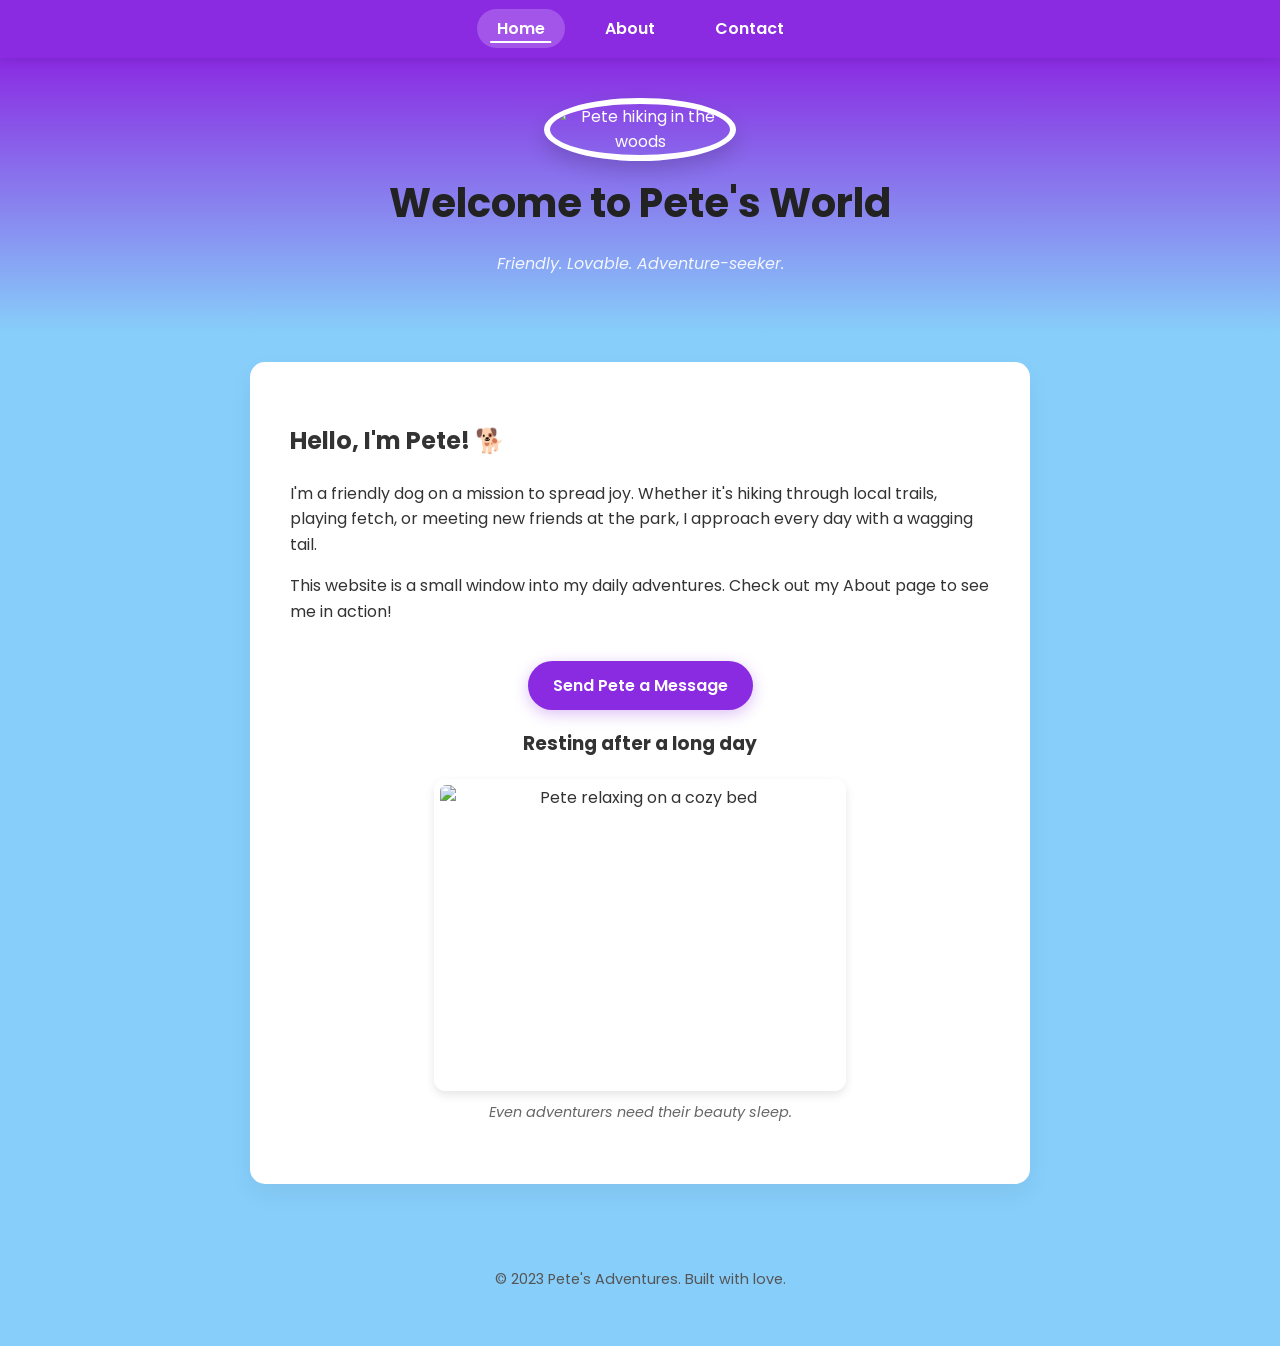
==== index.html @ db2cd906 "Rename index-pete.html to index.html" ====
<!DOCTYPE html>
<html lang="en">
<head>
    <meta charset="utf-8">
    <meta name="viewport" content="width=device-width, initial-scale=1.0">
    <title>Pete the Dog | Home</title>
    <link rel="stylesheet" href="styles-pete.css">
</head>
<body>
    <nav>
        <ul>
            <li><a href="index-pete.html" class="active">Home</a></li>
            <li><a href="about-pete.html">About</a></li>
            <li><a href="contact-pete.html">Contact</a></li>
        </ul>
    </nav>

    <header class="hero">
        <img src="images/Pete/Pete-hiking.jpg" alt="Pete hiking in the woods">
        <h1>Welcome to Pete's World</h1>
        <p class="subtitle">Friendly. Lovable. Adventure-seeker.</p>
    </header>

    <main class="container">
        <section class="card">
            <h2>Hello, I'm Pete! &#128021;</h2>
            <p>I'm a friendly dog on a mission to spread joy. Whether it's hiking through local trails, playing fetch, or meeting new friends at the park, I approach every day with a wagging tail.</p>
            <p>This website is a small window into my daily adventures. Check out my About page to see me in action!</p>
		
			<div class="text-center">
				<a href="contact-pete.html" class="cta-button">Send Pete a Message</a>
			</div>
		</section>

		<section class="card gallery text-center">
			<h3>Resting after a long day</h3>
			<img src="images/Pete/Pete-bed.jpg" alt="Pete relaxing on a cozy bed" class="gallery-img">
			<p class="caption">Even adventurers need their beauty sleep.</p>
		</section>
    </main>

    <footer>
        <p>&copy; 2023 Pete's Adventures. Built with love.</p>
    </footer>
</body>
</html>
---- styles-pete.css ----
@import url('https://fonts.googleapis.com/css2?family=Poppins:wght@300;400;600&display=swap');
:root {
    --primary: #8a2be2;
    --primary-hover: #5d1fb3;
    --accent: #f0f8ff;
    --bg-color: #87cefa;
    --card-bg: #ffffff;
    --text-main: #333333;
    --text-light: #666666;
}

body {
    font-family: 'Poppins', sans-serif;
    margin: 0;
    padding: 0;
    background-color: var(--bg-color);
    color: var(--text-main);
    line-height: 1.6;
}

/* Navigation */
nav {
    background-color: var(--primary);
    padding: 1rem 0;
    box-shadow: 0 2px 10px rgba(0,0,0,0.1);
    position: sticky;
    top: 0;
    z-index: 1000;
}

nav ul {
    list-style: none;
    padding: 0;
    margin: 0;
    display: flex;
    justify-content: center;
}

nav a {
    text-decoration: none;
    color: white;
    font-weight: 600;
    padding: 8px 20px;
    margin: 0 10px;
    border-radius: 20px;
    transition: all 0.3s ease;
	position: relative;
}

nav a::after {
    content: '';
    position: absolute;
    width: 0;
    height: 2px;
    bottom: 5px;
    left: 50%;
    background-color: white;
    transition: all 0.3s ease;
    transform: translateX(-50%);
}

nav a:hover::after, nav a.active::after {
    width: 70%;
}

nav a:hover, nav a.active {
    background-color: rgba(255, 255, 255, 0.2);
}

/* Hero Section */
.hero {
    text-align: center;
    padding: 40px 20px;
    background: linear-gradient(to bottom, var(--primary), var(--bg-color));
    color: white;
}

.hero h1 {
    margin: 10px 0;
    font-size: 2.5rem;
}

.subtitle {
    font-style: italic;
    opacity: 0.9;
}

h1 {
    text-align: center;
    color: #222;
}

.cta-button {
    display: inline-block;
    background-color: var(--primary);
    color: white;
    padding: 12px 25px;
    text-decoration: none;
    border-radius: 30px;
    font-weight: 600;
    margin-top: 20px;
    transition: all 0.3s ease;
    box-shadow: 0 4px 15px rgba(138, 43, 226, 0.3);
}

.cta-button:hover {
    background-color: var(--primary-hover);
    transform: translateY(-3px);
    box-shadow: 0 6px 20px rgba(138, 43, 226, 0.4);
}

/* Image & Video Styling */
img {
    max-width: 180px;
    border: 6px solid white;
    border-radius: 50%;
    display: block;
    margin: 0 auto;
    box-shadow: 0 10px 20px rgba(0,0,0,0.15);
}

.video-wrapper {
    display: flex;
    justify-content: center;
    padding: 0 20px;
}

video {
    display: block;
    margin: 0 auto 30px;
    width: 100%;
    max-width: 400px;
    max-height: 500px;
    border-radius: 15px;
    box-shadow: 0 10px 30px rgba(0,0,0,0.2);
    background-color: #000;
}

/* Containers / Cards */
.container, .about-container, .form-container {
    max-width: 700px;
    margin: 30px auto;
    background-color: var(--card-bg);
    padding: 40px;
    border-radius: 15px;
    box-shadow: 0 10px 25px rgba(0,0,0,0.05);
}

.intro-text {
    text-align: center;
    margin-bottom: -10px;
}

/* Forms */
.form-group {
    margin-bottom: 20px;
    display: flex;
    flex-direction: column;
}

label {
    font-weight: 600;
    margin-bottom: 8px;
    color: var(--primary);
}

input, textarea {
    padding: 12px;
    border: 2px solid #eee;
    border-radius: 8px;
    font-size: 1rem;
    font-family: inherit;
    transition: border-color 0.3s;
}

input:focus, textarea:focus {
    outline: none;
    border-color: var(--primary);
}

.btn-submit {
    background-color: var(--primary);
    color: white;
    border: none;
    padding: 15px;
    font-weight: bold;
    font-size: 1.1rem;
    border-radius: 8px;
    cursor: pointer;
    transition: transform 0.2s, background-color 0.3s;
}

.btn-submit:hover {
    background-color: var(--primary-hover);
    transform: translateY(-2px);
}

/* Footer */
footer {
    text-align: center;
    padding: 40px 20px;
    color: #555;
    font-size: 0.9rem;
}

/* Gallery Styling */
.gallery-img {
    width: 100%;
    max-width: 400px;
    height: 300px;
    object-fit: cover;
    border-radius: 12px;
    display: block;
    margin: 20px auto;
    box-shadow: 0 4px 10px rgba(0,0,0,0.1);
    transition: transform 0.3s ease;
}

.gallery-img:hover {
    transform: scale(1.02);
    box-shadow: 0 6px 15px rgba(0,0,0,0.15);
}

.text-center {
    text-align: center;
}

.caption {
    font-style: italic;
    color: var(--text-light);
    font-size: 0.9rem;
    margin-top: -10px;
    margin-bottom: 20px;
}

/* Responsive */
@media (max-width: 600px) {
    .hero h1 {
        font-size: 1.8rem;
    }
    
    .container, .about-container, .form-container {
        width: 90%;
        padding: 20px;
        margin: 15px auto;
    }

    nav ul {
        gap: 10px;
    }
    
    nav a {
        padding: 5px 10px;
        font-size: 14px;
    }
}
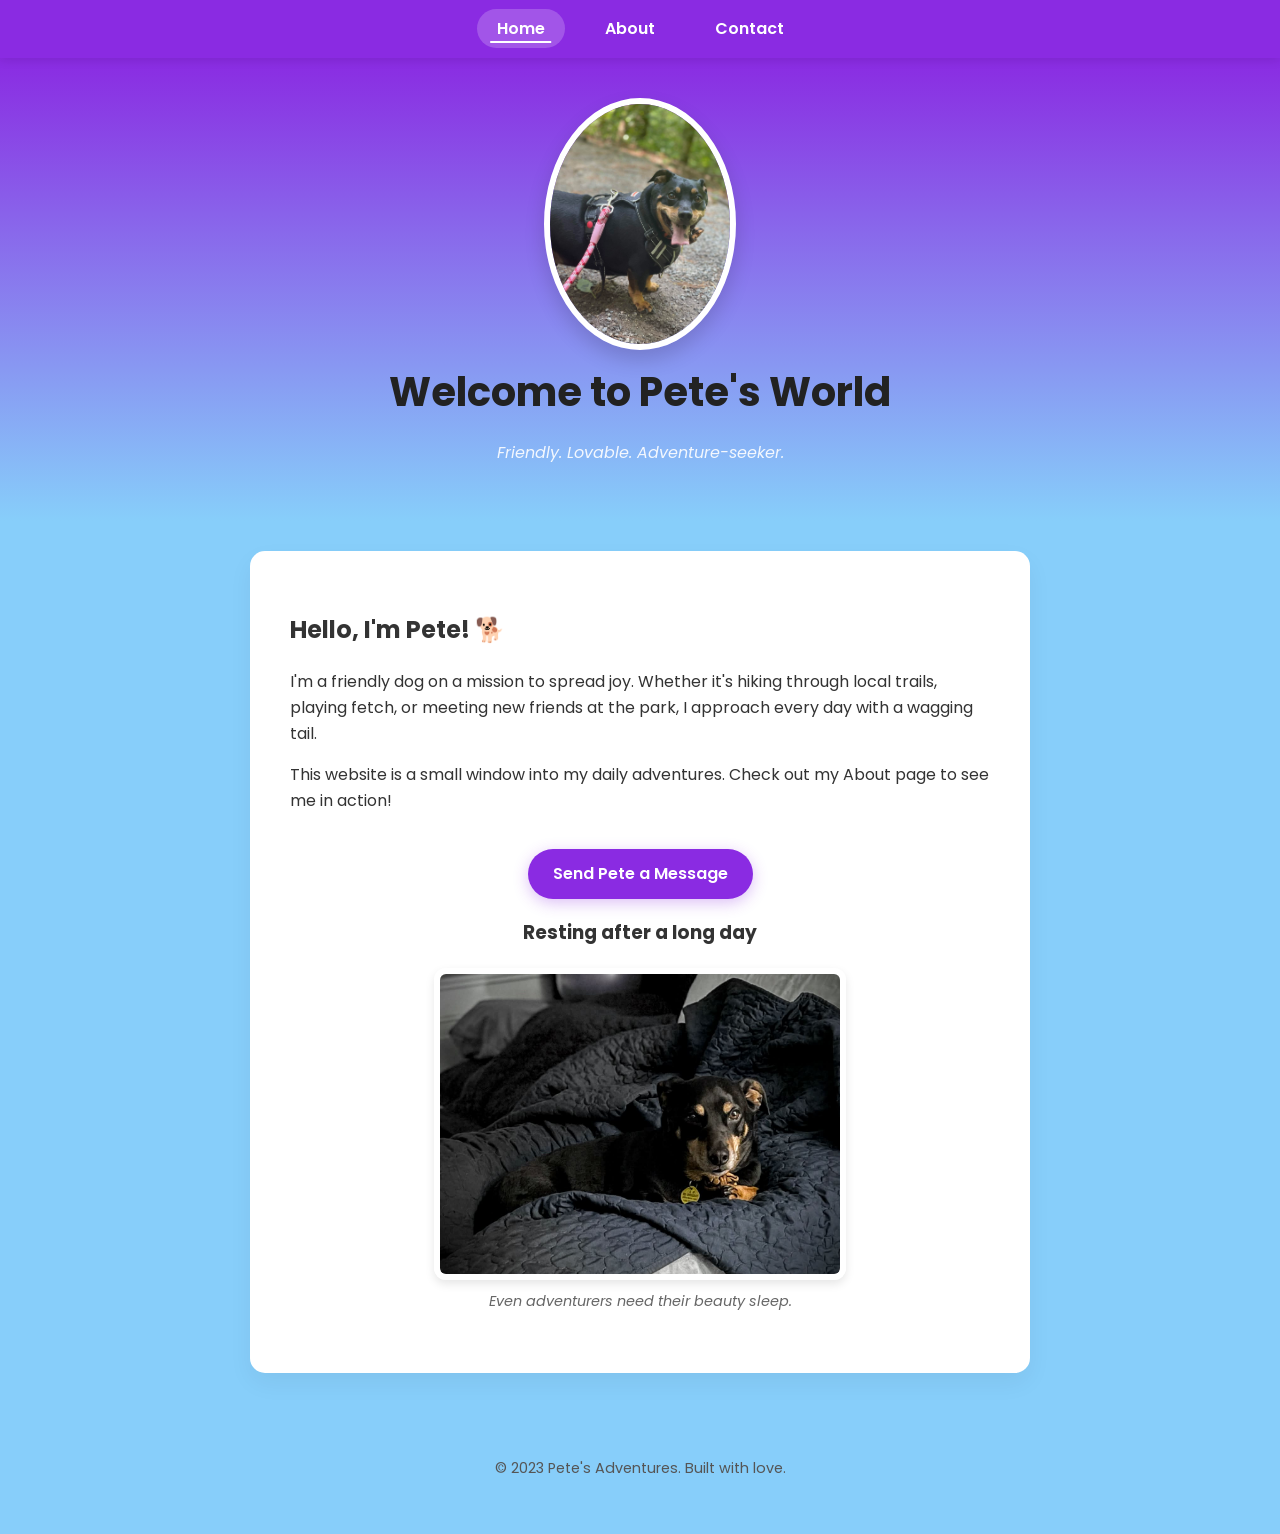
==== commit 62ef3f08: "Update image sources and links in index.html" ====
--- a/index.html
+++ b/index.html
@@ -4,19 +4,19 @@
     <meta charset="utf-8">
     <meta name="viewport" content="width=device-width, initial-scale=1.0">
     <title>Pete the Dog | Home</title>
-    <link rel="stylesheet" href="styles-pete.css">
+    <link rel="stylesheet" href="styles.css">
 </head>
 <body>
     <nav>
         <ul>
-            <li><a href="index-pete.html" class="active">Home</a></li>
-            <li><a href="about-pete.html">About</a></li>
-            <li><a href="contact-pete.html">Contact</a></li>
+            <li><a href="index.html" class="active">Home</a></li>
+            <li><a href="about.html">About</a></li>
+            <li><a href="contact.html">Contact</a></li>
         </ul>
     </nav>
 
     <header class="hero">
-        <img src="images/Pete/Pete-hiking.jpg" alt="Pete hiking in the woods">
+        <img src="Pete-hiking.jpg" alt="Pete hiking in the woods">
         <h1>Welcome to Pete's World</h1>
         <p class="subtitle">Friendly. Lovable. Adventure-seeker.</p>
     </header>
@@ -28,13 +28,13 @@
             <p>This website is a small window into my daily adventures. Check out my About page to see me in action!</p>
 		
 			<div class="text-center">
-				<a href="contact-pete.html" class="cta-button">Send Pete a Message</a>
+				<a href="contact.html" class="cta-button">Send Pete a Message</a>
 			</div>
 		</section>
 
 		<section class="card gallery text-center">
 			<h3>Resting after a long day</h3>
-			<img src="images/Pete/Pete-bed.jpg" alt="Pete relaxing on a cozy bed" class="gallery-img">
+			<img src="Pete-bed.jpg" alt="Pete relaxing on a cozy bed" class="gallery-img">
 			<p class="caption">Even adventurers need their beauty sleep.</p>
 		</section>
     </main>
--- a/styles.css
+++ b/styles.css
@@ -0,0 +1,256 @@
+@import url('https://fonts.googleapis.com/css2?family=Poppins:wght@300;400;600&display=swap');
+:root {
+    --primary: #8a2be2;
+    --primary-hover: #5d1fb3;
+    --accent: #f0f8ff;
+    --bg-color: #87cefa;
+    --card-bg: #ffffff;
+    --text-main: #333333;
+    --text-light: #666666;
+}
+
+body {
+    font-family: 'Poppins', sans-serif;
+    margin: 0;
+    padding: 0;
+    background-color: var(--bg-color);
+    color: var(--text-main);
+    line-height: 1.6;
+}
+
+/* Navigation */
+nav {
+    background-color: var(--primary);
+    padding: 1rem 0;
+    box-shadow: 0 2px 10px rgba(0,0,0,0.1);
+    position: sticky;
+    top: 0;
+    z-index: 1000;
+}
+
+nav ul {
+    list-style: none;
+    padding: 0;
+    margin: 0;
+    display: flex;
+    justify-content: center;
+}
+
+nav a {
+    text-decoration: none;
+    color: white;
+    font-weight: 600;
+    padding: 8px 20px;
+    margin: 0 10px;
+    border-radius: 20px;
+    transition: all 0.3s ease;
+	position: relative;
+}
+
+nav a::after {
+    content: '';
+    position: absolute;
+    width: 0;
+    height: 2px;
+    bottom: 5px;
+    left: 50%;
+    background-color: white;
+    transition: all 0.3s ease;
+    transform: translateX(-50%);
+}
+
+nav a:hover::after, nav a.active::after {
+    width: 70%;
+}
+
+nav a:hover, nav a.active {
+    background-color: rgba(255, 255, 255, 0.2);
+}
+
+/* Hero Section */
+.hero {
+    text-align: center;
+    padding: 40px 20px;
+    background: linear-gradient(to bottom, var(--primary), var(--bg-color));
+    color: white;
+}
+
+.hero h1 {
+    margin: 10px 0;
+    font-size: 2.5rem;
+}
+
+.subtitle {
+    font-style: italic;
+    opacity: 0.9;
+}
+
+h1 {
+    text-align: center;
+    color: #222;
+}
+
+.cta-button {
+    display: inline-block;
+    background-color: var(--primary);
+    color: white;
+    padding: 12px 25px;
+    text-decoration: none;
+    border-radius: 30px;
+    font-weight: 600;
+    margin-top: 20px;
+    transition: all 0.3s ease;
+    box-shadow: 0 4px 15px rgba(138, 43, 226, 0.3);
+}
+
+.cta-button:hover {
+    background-color: var(--primary-hover);
+    transform: translateY(-3px);
+    box-shadow: 0 6px 20px rgba(138, 43, 226, 0.4);
+}
+
+/* Image & Video Styling */
+img {
+    max-width: 180px;
+    border: 6px solid white;
+    border-radius: 50%;
+    display: block;
+    margin: 0 auto;
+    box-shadow: 0 10px 20px rgba(0,0,0,0.15);
+}
+
+.video-wrapper {
+    display: flex;
+    justify-content: center;
+    padding: 0 20px;
+}
+
+video {
+    display: block;
+    margin: 0 auto 30px;
+    width: 100%;
+    max-width: 400px;
+    max-height: 500px;
+    border-radius: 15px;
+    box-shadow: 0 10px 30px rgba(0,0,0,0.2);
+    background-color: #000;
+}
+
+/* Containers / Cards */
+.container, .about-container, .form-container {
+    max-width: 700px;
+    margin: 30px auto;
+    background-color: var(--card-bg);
+    padding: 40px;
+    border-radius: 15px;
+    box-shadow: 0 10px 25px rgba(0,0,0,0.05);
+}
+
+.intro-text {
+    text-align: center;
+    margin-bottom: -10px;
+}
+
+/* Forms */
+.form-group {
+    margin-bottom: 20px;
+    display: flex;
+    flex-direction: column;
+}
+
+label {
+    font-weight: 600;
+    margin-bottom: 8px;
+    color: var(--primary);
+}
+
+input, textarea {
+    padding: 12px;
+    border: 2px solid #eee;
+    border-radius: 8px;
+    font-size: 1rem;
+    font-family: inherit;
+    transition: border-color 0.3s;
+}
+
+input:focus, textarea:focus {
+    outline: none;
+    border-color: var(--primary);
+}
+
+.btn-submit {
+    background-color: var(--primary);
+    color: white;
+    border: none;
+    padding: 15px;
+    font-weight: bold;
+    font-size: 1.1rem;
+    border-radius: 8px;
+    cursor: pointer;
+    transition: transform 0.2s, background-color 0.3s;
+}
+
+.btn-submit:hover {
+    background-color: var(--primary-hover);
+    transform: translateY(-2px);
+}
+
+/* Footer */
+footer {
+    text-align: center;
+    padding: 40px 20px;
+    color: #555;
+    font-size: 0.9rem;
+}
+
+/* Gallery Styling */
+.gallery-img {
+    width: 100%;
+    max-width: 400px;
+    height: 300px;
+    object-fit: cover;
+    border-radius: 12px;
+    display: block;
+    margin: 20px auto;
+    box-shadow: 0 4px 10px rgba(0,0,0,0.1);
+    transition: transform 0.3s ease;
+}
+
+.gallery-img:hover {
+    transform: scale(1.02);
+    box-shadow: 0 6px 15px rgba(0,0,0,0.15);
+}
+
+.text-center {
+    text-align: center;
+}
+
+.caption {
+    font-style: italic;
+    color: var(--text-light);
+    font-size: 0.9rem;
+    margin-top: -10px;
+    margin-bottom: 20px;
+}
+
+/* Responsive */
+@media (max-width: 600px) {
+    .hero h1 {
+        font-size: 1.8rem;
+    }
+    
+    .container, .about-container, .form-container {
+        width: 90%;
+        padding: 20px;
+        margin: 15px auto;
+    }
+
+    nav ul {
+        gap: 10px;
+    }
+    
+    nav a {
+        padding: 5px 10px;
+        font-size: 14px;
+    }
+}
